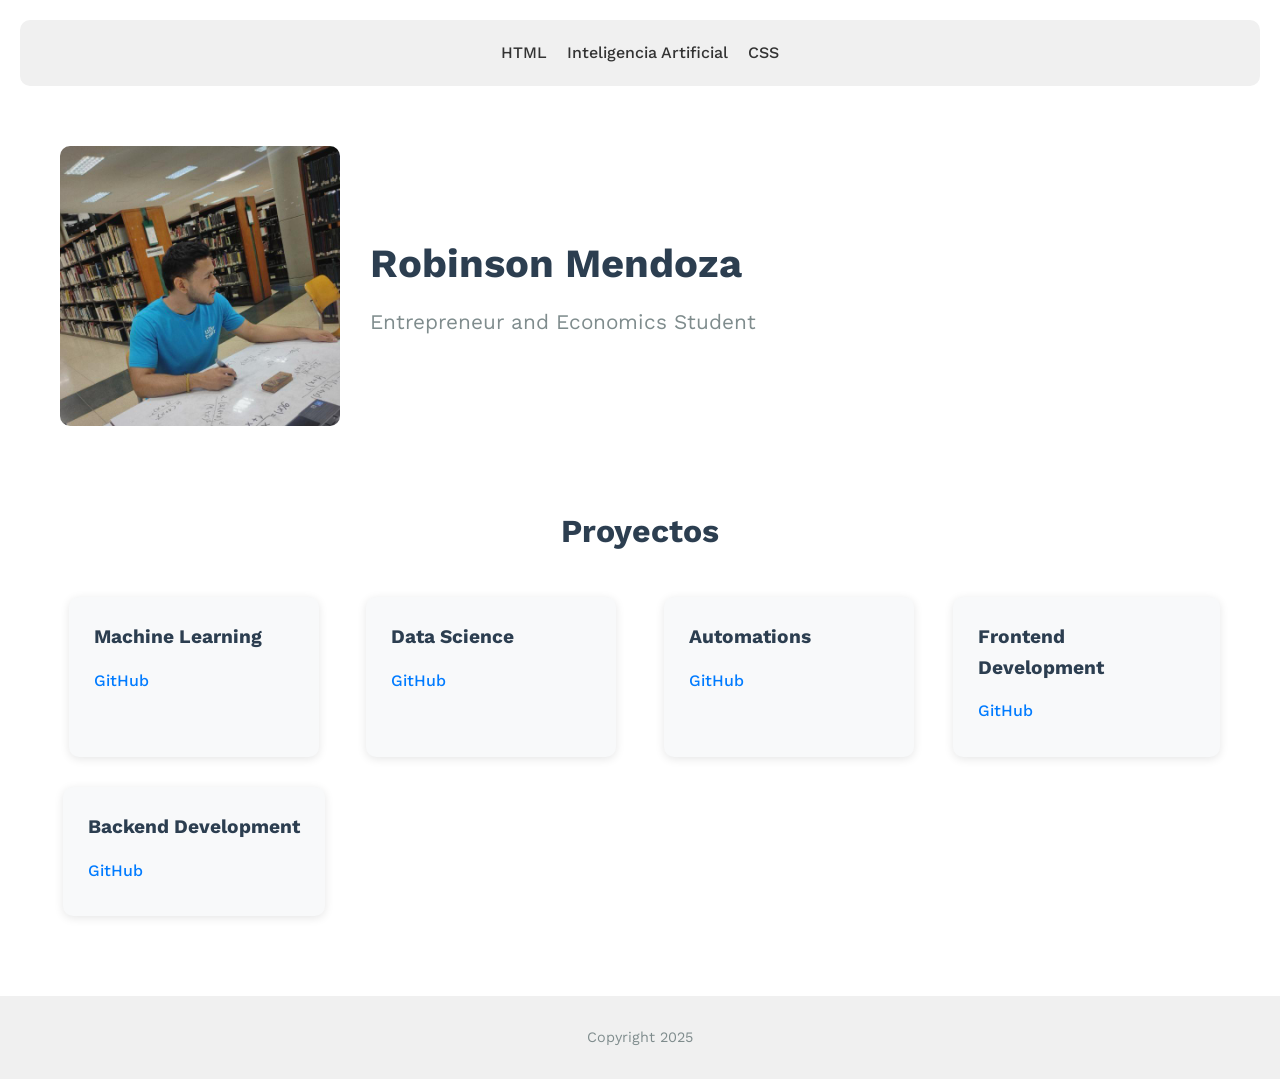
==== index.html @ 59a7fdcc "Add initial project structure with HTML, CSS, and README files - Created .gitignore to exclude Tasks" ====
<!DOCTYPE html>
<html lang="en">
<head>
    <meta charset="UTF-8">
    <meta name="viewport" content="width=device-width, initial-scale=1.0">
    <title>Robinson Mendoza - Portfolio</title>
    <link rel="stylesheet" href="assets/css/style.css">
</head>
<body>
    <header>
        <nav class="navigation">
            <a href="posts/html_posts/index_html.html">HTML</a>
            <a href="posts/ai_posts/index_ai.html">Inteligencia Artificial</a>
            <a href="posts/css_posts/index_css.html">CSS</a>
        </nav>
    </header>
    
    <main>
        <section class="hero">
            <img src="assets/img/WhatsApp Image 2025-08-03 at 11.08.28 PM.jpeg" alt="Robinson Mendoza profile picture" class="hero__image">
            <div class="hero__content">
                <h1>Robinson Mendoza</h1>
                <h2>Entrepreneur and Economics Student</h2>
            </div>
        </section>
        
        <section class="projects">
            <h2>Proyectos</h2>
            <div class="projects__grid">
                <article class="project">
                    <h3>Machine Learning</h3>
                    <ul>
                        <li><a href="https://github.com/robmdz">GitHub</a></li>
                    </ul>
                </article>
                
                <article class="project">
                    <h3>Data Science</h3>
                    <ul>
                        <li><a href="https://github.com/robmdz">GitHub</a></li>
                    </ul>
                </article>
                
                <article class="project">
                    <h3>Automations</h3>
                    <ul>
                        <li><a href="https://github.com/robmdz">GitHub</a></li>
                    </ul>
                </article>
                
                <article class="project">
                    <h3>Frontend Development</h3>
                    <ul>
                        <li><a href="https://github.com/robmdz">GitHub</a></li>
                    </ul>
                </article>
                
                <article class="project">
                    <h3>Backend Development</h3>
                    <ul>
                        <li><a href="https://github.com/robmdz">GitHub</a></li>
                    </ul>
                </article>
            </div>
        </section>
    </main>
    
    <footer>
        <p>Copyright 2025</p>
    </footer>
</body>
</html>
---- assets/css/style.css ----
@import url('https://fonts.googleapis.com/css2?family=Roboto:ital,wght@0,100..900;1,100..900&family=Work+Sans:ital,wght@0,100..900;1,100..900&display=swap');

* {
    font-family: 'Work Sans', sans-serif;
    margin: 0;
    padding: 0;
    box-sizing: border-box;
}

body {
    line-height: 1.6;
    color: #333;
}

/* Navigation */
.navigation {
    display: flex;
    flex-direction: row;
    align-items: center;
    justify-content: center;
    gap: 20px;
    background-color: #f0f0f0;
    padding: 20px;
    margin: 20px;
    border-radius: 10px;
}

.navigation a {
    text-decoration: none;
    color: #333;
    font-weight: 500;
    transition: color 0.3s ease;
}

.navigation a:hover {
    color: #007bff;
}

/* Hero Section */
.hero {
    display: flex;
    flex-direction: row;
    align-items: center;
    gap: 30px;
    padding: 40px 20px;
    max-width: 1200px;
    margin: 0 auto;
}

.hero__image {
    width: 280px;
    height: 280px;
    border-radius: 10px;
    object-fit: cover;
}

.hero__content {
    display: flex;
    flex-direction: column;
    gap: 10px;
}

.hero__content h1 {
    font-size: 2.5rem;
    font-weight: 700;
    color: #2c3e50;
}

.hero__content h2 {
    font-size: 1.3rem;
    font-weight: 400;
    color: #7f8c8d;
}

/* Projects Section */
.projects {
    padding: 40px 20px;
    max-width: 1200px;
    margin: 0 auto;
}

.projects h2 {
    text-align: center;
    font-size: 2rem;
    margin-bottom: 40px;
    color: #2c3e50;
}

.projects__grid {
    display: grid;
    grid-template-columns: repeat(auto-fit, minmax(250px, 1fr));
    gap: 30px;
    justify-items: center;
}

.project {
    background-color: #f8f9fa;
    padding: 25px;
    border-radius: 10px;
    box-shadow: 0 2px 10px rgba(0, 0, 0, 0.1);
    transition: transform 0.3s ease, box-shadow 0.3s ease;
    min-width: 250px;
}

.project:hover {
    transform: translateY(-5px);
    box-shadow: 0 5px 20px rgba(0, 0, 0, 0.15);
}

.project h3 {
    font-size: 1.2rem;
    margin-bottom: 15px;
    color: #2c3e50;
}

.project ul {
    list-style: none;
}

.project li {
    margin-bottom: 8px;
}

.project a {
    text-decoration: none;
    color: #007bff;
    font-weight: 500;
    transition: color 0.3s ease;
}

.project a:hover {
    color: #0056b3;
    text-decoration: underline;
}

/* Footer */
footer {
    text-align: center;
    padding: 30px 20px;
    background-color: #f0f0f0;
    margin-top: 40px;
}

footer p {
    color: #7f8c8d;
    font-size: 0.9rem;
}

/* Responsive Design */
@media (max-width: 768px) {
    .hero {
        flex-direction: column;
        text-align: center;
        gap: 20px;
    }
    
    .hero__image {
        width: 200px;
        height: 200px;
    }
    
    .hero__content h1 {
        font-size: 2rem;
    }
    
    .hero__content h2 {
        font-size: 1.1rem;
    }
    
    .projects__grid {
        grid-template-columns: 1fr;
        gap: 20px;
    }
    
    .project {
        min-width: auto;
        width: 100%;
    }
    
    .navigation {
        flex-direction: column;
        gap: 15px;
    }
}
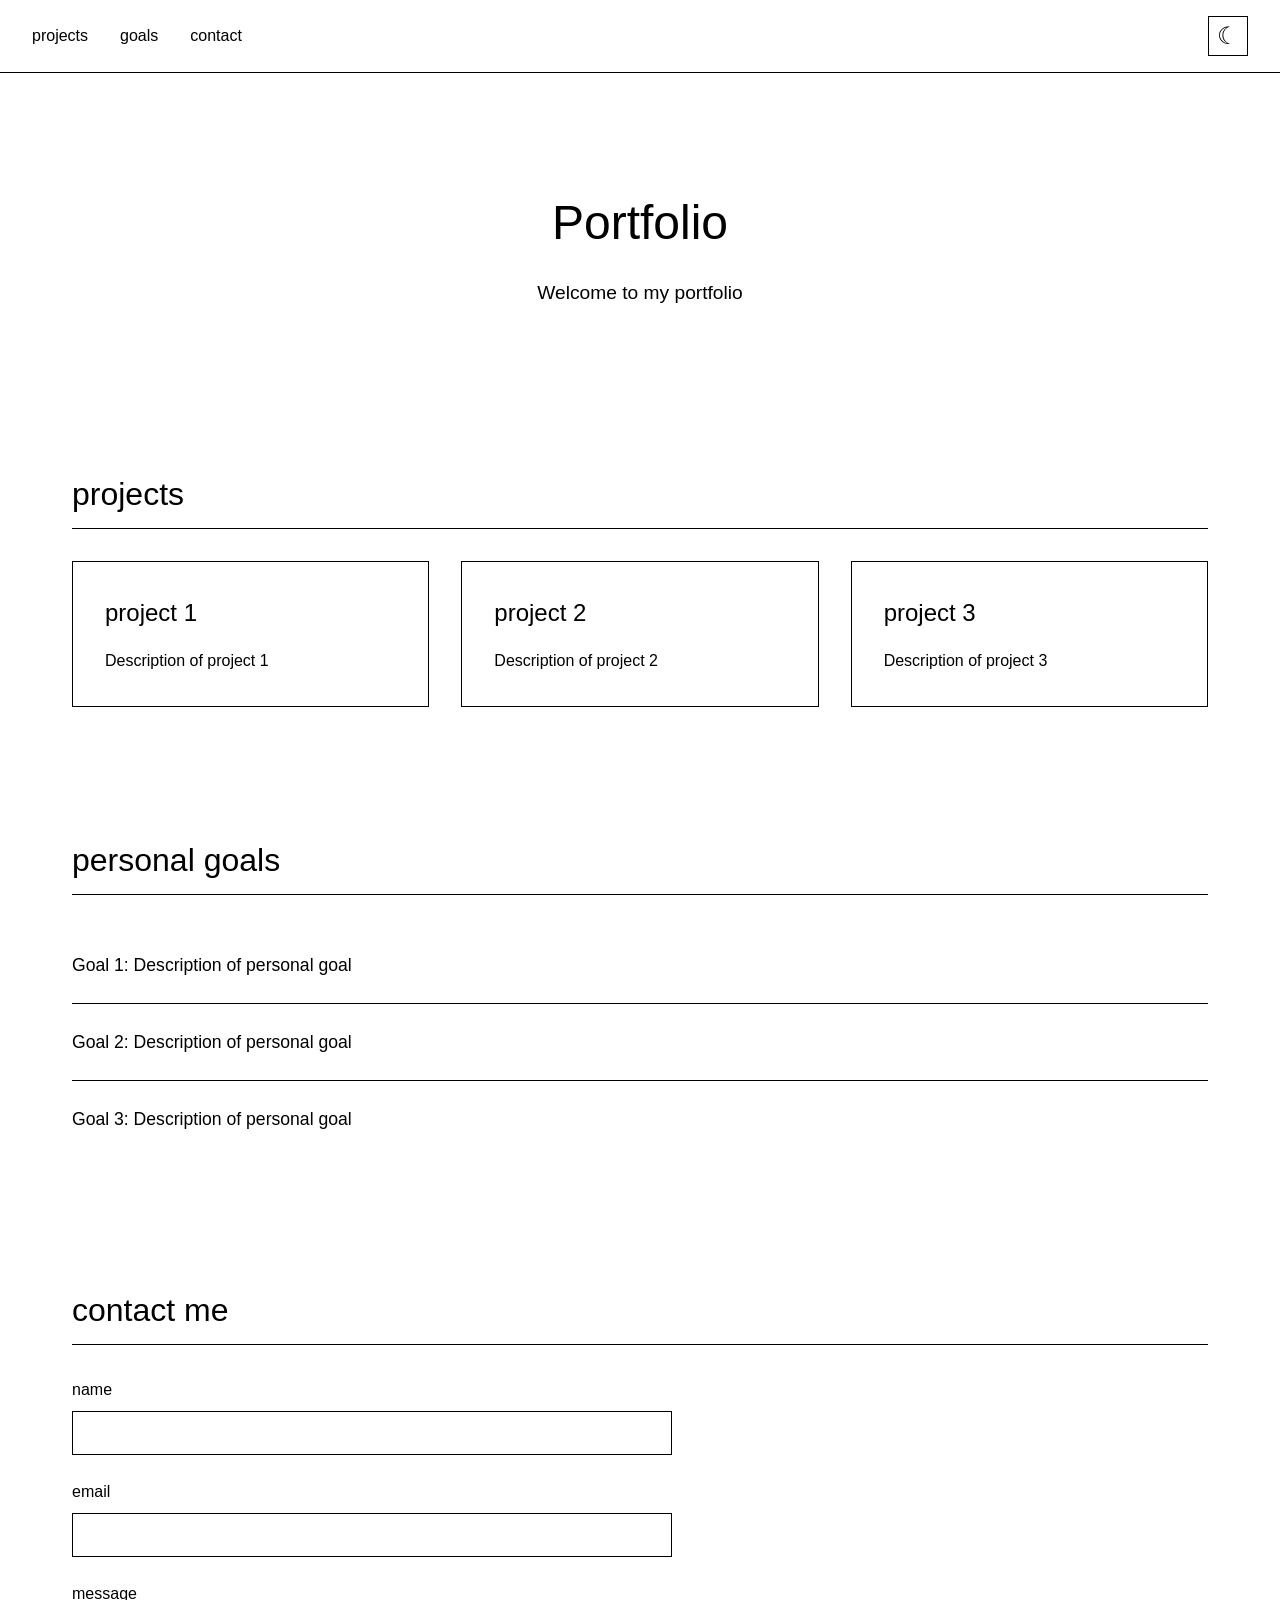
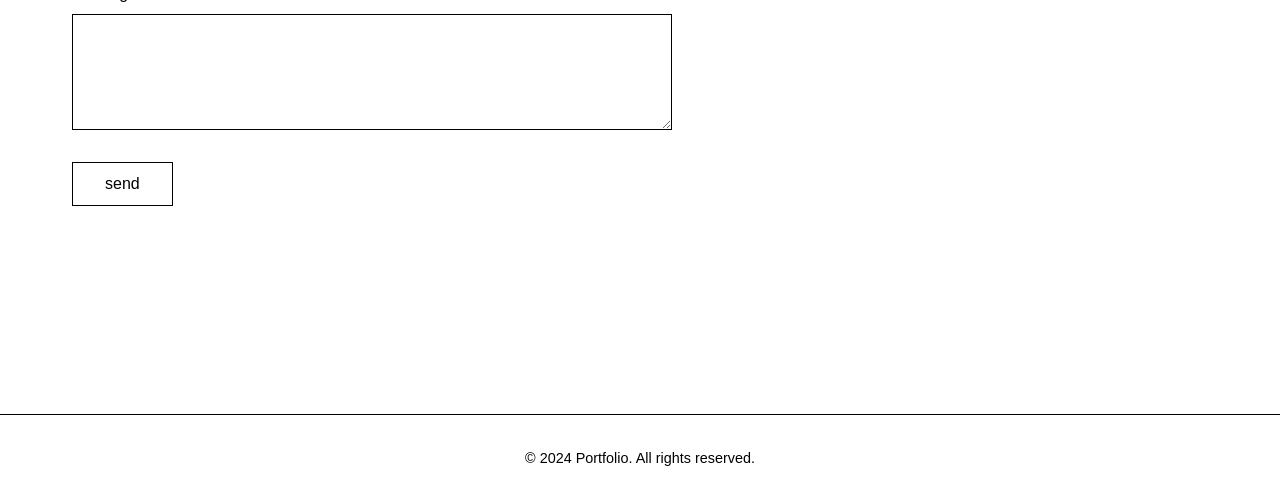
==== commit 9ff74064: "Initial commit: Add portfolio website structure with HTML, CSS, and JavaScript. Includes sections fo" ====
--- a/index.html
+++ b/index.html
@@ -3,70 +3,78 @@
 <head>
     <meta charset="UTF-8">
     <meta name="viewport" content="width=device-width, initial-scale=1.0">
-    <title>Robinson Mendoza - Portfolio</title>
-    <link rel="stylesheet" href="assets/css/style.css">
+    <title>Portfolio</title>
+    <link rel="stylesheet" href="style.css">
 </head>
 <body>
     <header>
-        <nav class="navigation">
-            <a href="posts/html_posts/index_html.html">HTML</a>
-            <a href="posts/ai_posts/index_ai.html">Inteligencia Artificial</a>
-            <a href="posts/css_posts/index_css.html">CSS</a>
+        <nav>
+            <ul>
+                <li><a href="#projects">Projects</a></li>
+                <li><a href="#goals">Goals</a></li>
+                <li><a href="#contact">Contact</a></li>
+            </ul>
         </nav>
+        <button id="theme-toggle" aria-label="Toggle dark/light mode">☀</button>
     </header>
-    
+
     <main>
-        <section class="hero">
-            <img src="assets/img/WhatsApp Image 2025-08-03 at 11.08.28 PM.jpeg" alt="Robinson Mendoza profile picture" class="hero__image">
-            <div class="hero__content">
-                <h1>Robinson Mendoza</h1>
-                <h2>Entrepreneur and Economics Student</h2>
+        <section id="hero">
+            <h1>Portfolio</h1>
+            <p>Welcome to my portfolio</p>
+        </section>
+
+        <section id="projects">
+            <h2>Projects</h2>
+            <div class="project-grid">
+                <div class="project-card">
+                    <h3>Project 1</h3>
+                    <p>Description of project 1</p>
+                </div>
+                <div class="project-card">
+                    <h3>Project 2</h3>
+                    <p>Description of project 2</p>
+                </div>
+                <div class="project-card">
+                    <h3>Project 3</h3>
+                    <p>Description of project 3</p>
+                </div>
             </div>
         </section>
-        
-        <section class="projects">
-            <h2>Proyectos</h2>
-            <div class="projects__grid">
-                <article class="project">
-                    <h3>Machine Learning</h3>
-                    <ul>
-                        <li><a href="https://github.com/robmdz">GitHub</a></li>
-                    </ul>
-                </article>
-                
-                <article class="project">
-                    <h3>Data Science</h3>
-                    <ul>
-                        <li><a href="https://github.com/robmdz">GitHub</a></li>
-                    </ul>
-                </article>
-                
-                <article class="project">
-                    <h3>Automations</h3>
-                    <ul>
-                        <li><a href="https://github.com/robmdz">GitHub</a></li>
-                    </ul>
-                </article>
-                
-                <article class="project">
-                    <h3>Frontend Development</h3>
-                    <ul>
-                        <li><a href="https://github.com/robmdz">GitHub</a></li>
-                    </ul>
-                </article>
-                
-                <article class="project">
-                    <h3>Backend Development</h3>
-                    <ul>
-                        <li><a href="https://github.com/robmdz">GitHub</a></li>
-                    </ul>
-                </article>
-            </div>
+
+        <section id="goals">
+            <h2>Personal Goals</h2>
+            <ul class="goals-list">
+                <li>Goal 1: Description of personal goal</li>
+                <li>Goal 2: Description of personal goal</li>
+                <li>Goal 3: Description of personal goal</li>
+            </ul>
+        </section>
+
+        <section id="contact">
+            <h2>Contact Me</h2>
+            <form id="contact-form">
+                <div class="form-group">
+                    <label for="name">Name</label>
+                    <input type="text" id="name" name="name" required>
+                </div>
+                <div class="form-group">
+                    <label for="email">Email</label>
+                    <input type="email" id="email" name="email" required>
+                </div>
+                <div class="form-group">
+                    <label for="message">Message</label>
+                    <textarea id="message" name="message" rows="5" required></textarea>
+                </div>
+                <button type="submit">Send</button>
+            </form>
         </section>
     </main>
-    
+
     <footer>
-        <p>Copyright 2025</p>
+        <p>&copy; 2024 Portfolio. All rights reserved.</p>
     </footer>
+
+    <script src="main.js"></script>
 </body>
 </html>
--- a/style.css
+++ b/style.css
@@ -0,0 +1,235 @@
+* {
+    margin: 0;
+    padding: 0;
+    box-sizing: border-box;
+}
+
+:root {
+    --bg-color: #ffffff;
+    --text-color: #000000;
+    --border-color: #000000;
+    --card-bg: #ffffff;
+}
+
+[data-theme="dark"] {
+    --bg-color: #000000;
+    --text-color: #ffffff;
+    --border-color: #ffffff;
+    --card-bg: #000000;
+}
+
+body {
+    font-family: -apple-system, BlinkMacSystemFont, 'Segoe UI', Roboto, Oxygen, Ubuntu, Cantarell, sans-serif;
+    background-color: var(--bg-color);
+    color: var(--text-color);
+    line-height: 1.6;
+    transition: background-color 0.3s ease, color 0.3s ease;
+}
+
+header {
+    display: flex;
+    justify-content: space-between;
+    align-items: center;
+    padding: 1rem 2rem;
+    border-bottom: 1px solid var(--border-color);
+    position: sticky;
+    top: 0;
+    background-color: var(--bg-color);
+    z-index: 100;
+}
+
+nav ul {
+    list-style-type: none;
+    display: flex;
+    gap: 2rem;
+}
+
+nav a {
+    color: var(--text-color);
+    text-decoration: none;
+    text-transform: lowercase;
+    transition: opacity 0.3s ease;
+}
+
+nav a:hover {
+    opacity: 0.7;
+}
+
+#theme-toggle {
+    background: var(--bg-color);
+    border: 1px solid var(--border-color);
+    color: var(--text-color);
+    font-size: 1.5rem;
+    width: 40px;
+    height: 40px;
+    cursor: pointer;
+    display: flex;
+    align-items: center;
+    justify-content: center;
+    transition: opacity 0.3s ease;
+}
+
+#theme-toggle:hover {
+    opacity: 0.7;
+}
+
+main {
+    max-width: 1200px;
+    margin: 0 auto;
+    padding: 3rem 2rem;
+}
+
+section {
+    margin-bottom: 4rem;
+    padding: 2rem 0;
+}
+
+#hero {
+    text-align: center;
+    padding: 4rem 0;
+}
+
+#hero h1 {
+    font-size: 3rem;
+    margin-bottom: 1rem;
+    font-weight: 300;
+}
+
+#hero p {
+    font-size: 1.2rem;
+}
+
+h2 {
+    font-size: 2rem;
+    margin-bottom: 2rem;
+    font-weight: 300;
+    text-transform: lowercase;
+    border-bottom: 1px solid var(--border-color);
+    padding-bottom: 0.5rem;
+}
+
+.project-grid {
+    display: grid;
+    grid-template-columns: repeat(auto-fit, minmax(300px, 1fr));
+    gap: 2rem;
+    margin-top: 2rem;
+}
+
+.project-card {
+    border: 1px solid var(--border-color);
+    padding: 2rem;
+    background-color: var(--card-bg);
+    transition: opacity 0.3s ease;
+}
+
+.project-card:hover {
+    opacity: 0.7;
+}
+
+.project-card h3 {
+    font-size: 1.5rem;
+    margin-bottom: 1rem;
+    font-weight: 400;
+    text-transform: lowercase;
+}
+
+.project-card p {
+    font-size: 1rem;
+}
+
+.goals-list {
+    list-style-type: none;
+    margin-top: 2rem;
+}
+
+.goals-list li {
+    padding: 1.5rem 0;
+    border-bottom: 1px solid var(--border-color);
+    font-size: 1.1rem;
+}
+
+.goals-list li:last-child {
+    border-bottom: none;
+}
+
+#contact-form {
+    max-width: 600px;
+    margin-top: 2rem;
+}
+
+.form-group {
+    margin-bottom: 1.5rem;
+}
+
+.form-group label {
+    display: block;
+    margin-bottom: 0.5rem;
+    text-transform: lowercase;
+    font-size: 1rem;
+}
+
+.form-group input,
+.form-group textarea {
+    width: 100%;
+    padding: 0.75rem;
+    border: 1px solid var(--border-color);
+    background-color: var(--bg-color);
+    color: var(--text-color);
+    font-family: inherit;
+    font-size: 1rem;
+}
+
+.form-group input:focus,
+.form-group textarea:focus {
+    outline: none;
+    border-width: 2px;
+}
+
+button[type="submit"] {
+    background-color: var(--bg-color);
+    color: var(--text-color);
+    border: 1px solid var(--border-color);
+    padding: 0.75rem 2rem;
+    font-size: 1rem;
+    cursor: pointer;
+    text-transform: lowercase;
+    transition: opacity 0.3s ease;
+}
+
+button[type="submit"]:hover {
+    opacity: 0.7;
+}
+
+footer {
+    text-align: center;
+    padding: 2rem;
+    border-top: 1px solid var(--border-color);
+    margin-top: 4rem;
+}
+
+footer p {
+    font-size: 0.9rem;
+}
+
+@media (max-width: 768px) {
+    header {
+        padding: 1rem;
+    }
+
+    nav ul {
+        gap: 1rem;
+        font-size: 0.9rem;
+    }
+
+    main {
+        padding: 2rem 1rem;
+    }
+
+    #hero h1 {
+        font-size: 2rem;
+    }
+
+    .project-grid {
+        grid-template-columns: 1fr;
+    }
+}
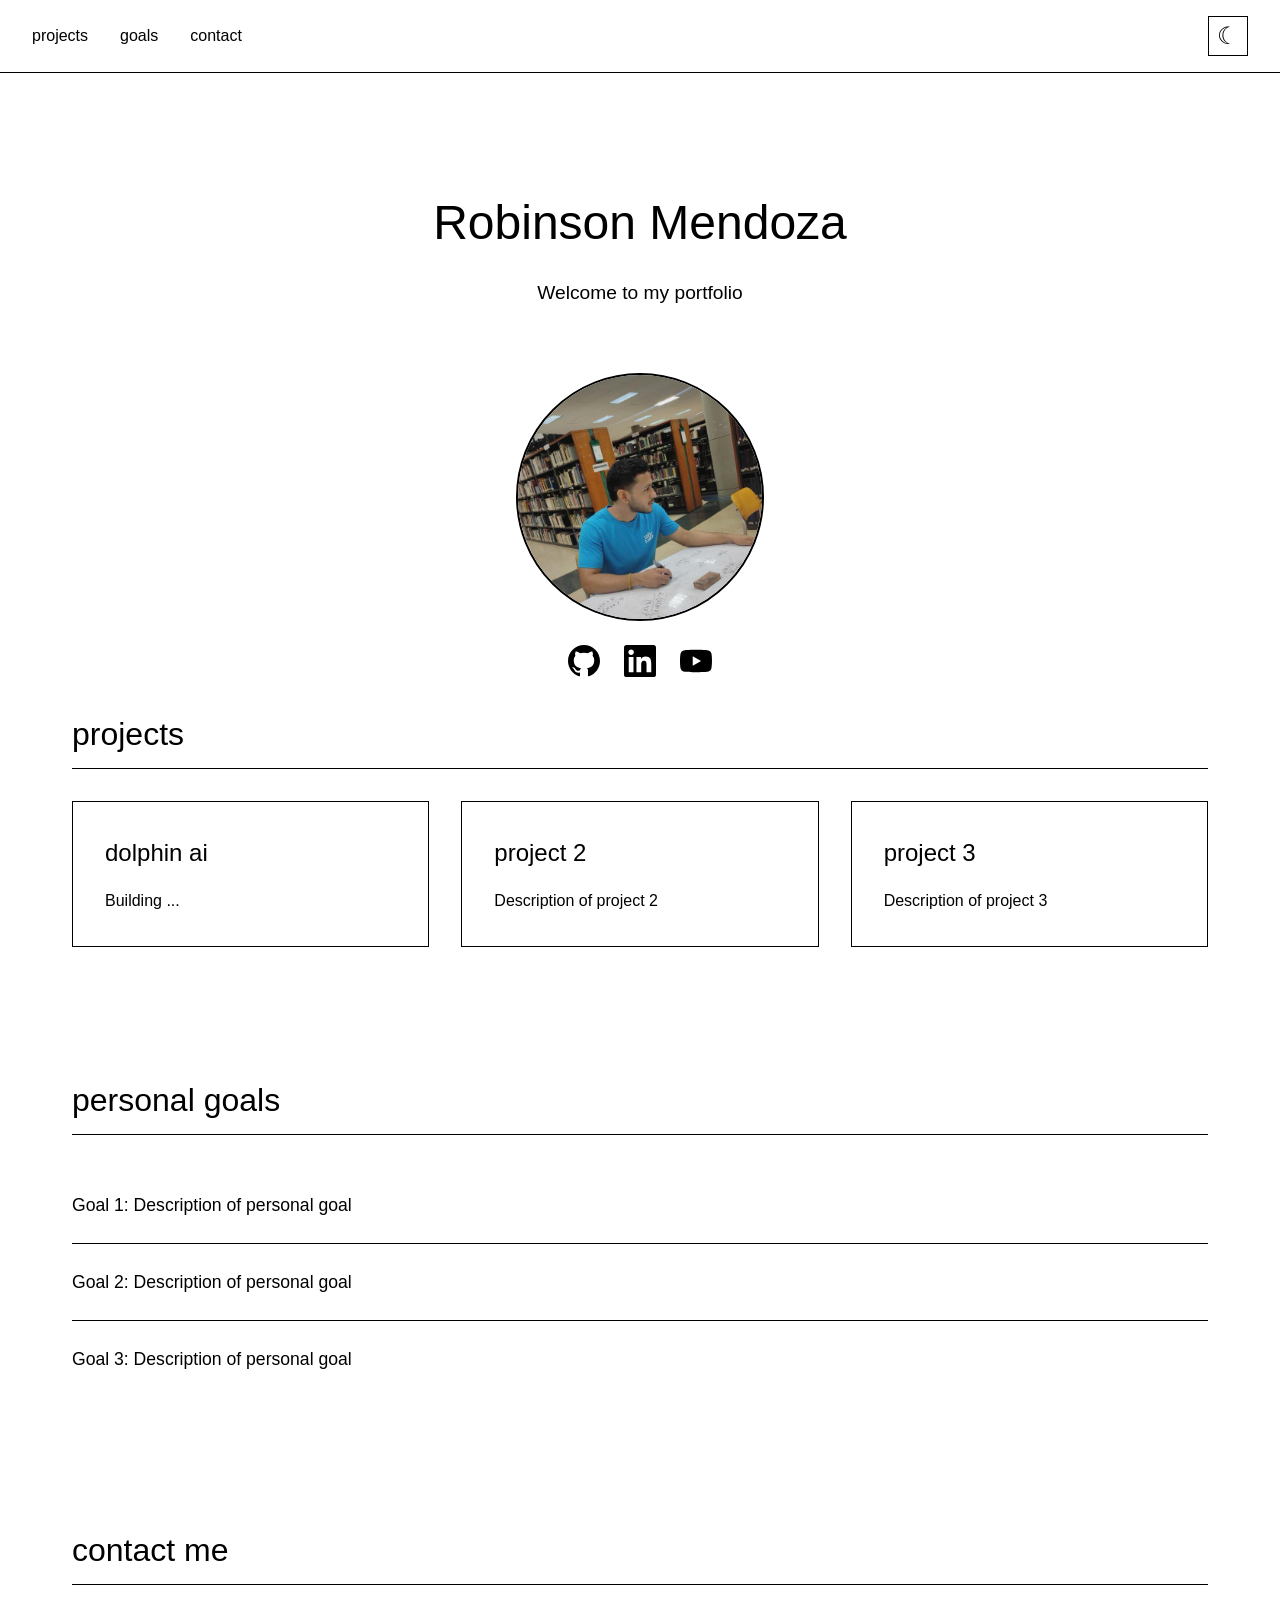
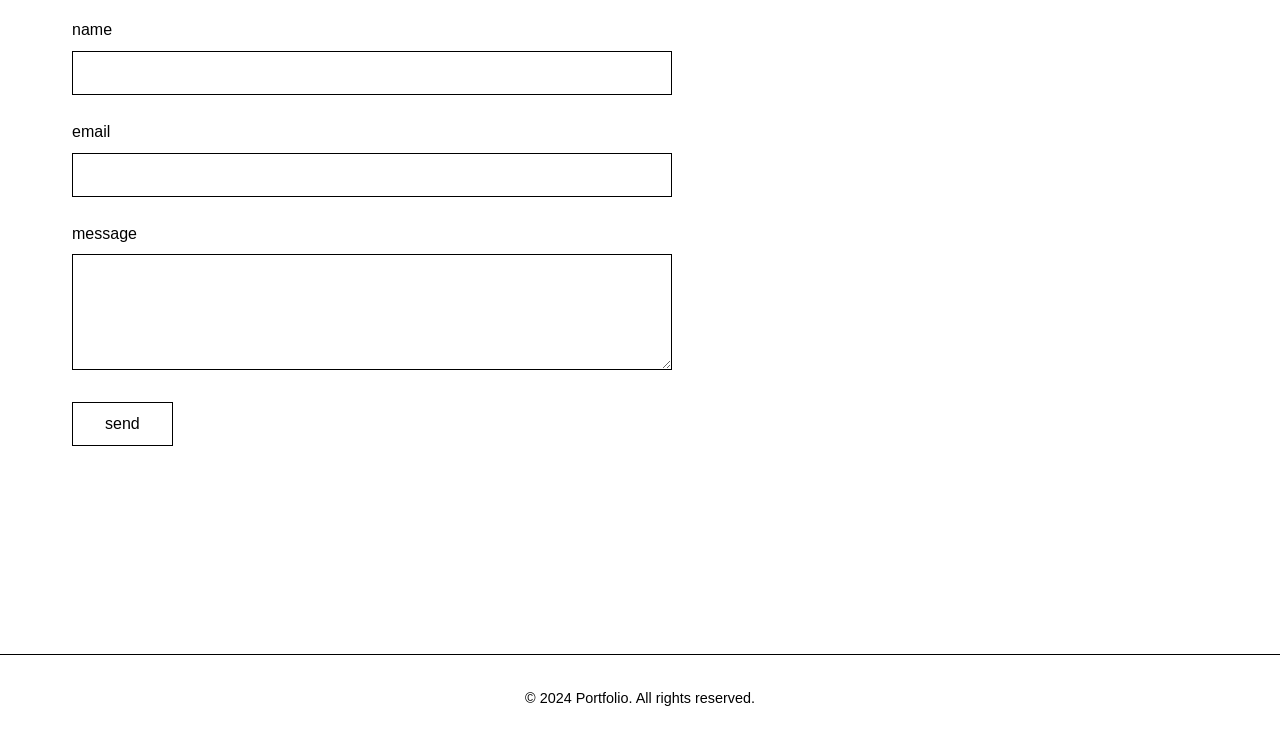
==== commit 9a2c8d06: "Update portfolio: Change header to "Robinson Mendoza", add profile section with photo and social med" ====
--- a/index.html
+++ b/index.html
@@ -20,16 +20,37 @@
 
     <main>
         <section id="hero">
-            <h1>Portfolio</h1>
+            <h1>Robinson Mendoza</h1>
             <p>Welcome to my portfolio</p>
         </section>
+        
+        <div class="profile-section">
+            <img src="Robinson Mendoza.jpeg" alt="Robinson Mendoza" class="profile-photo">
+            <div class="social-icons">
+                <a href="https://github.com/robmdz" target="_blank" aria-label="GitHub">
+                    <svg class="icon" viewBox="0 0 24 24" fill="currentColor">
+                        <path d="M12 0c-6.626 0-12 5.373-12 12 0 5.302 3.438 9.8 8.207 11.387.599.111.793-.261.793-.577v-2.234c-3.338.726-4.033-1.416-4.033-1.416-.546-1.387-1.333-1.756-1.333-1.756-1.089-.745.083-.729.083-.729 1.205.084 1.839 1.237 1.839 1.237 1.07 1.834 2.807 1.304 3.492.997.107-.775.418-1.305.762-1.604-2.665-.305-5.467-1.334-5.467-5.931 0-1.311.469-2.381 1.236-3.221-.124-.303-.535-1.524.117-3.176 0 0 1.008-.322 3.301 1.23.957-.266 1.983-.399 3.003-.404 1.02.005 2.047.138 3.006.404 2.291-1.552 3.297-1.23 3.297-1.23.653 1.653.242 2.874.118 3.176.77.84 1.235 1.911 1.235 3.221 0 4.609-2.807 5.624-5.479 5.921.43.372.823 1.102.823 2.222v3.293c0 .319.192.694.801.576 4.765-1.589 8.199-6.086 8.199-11.386 0-6.627-5.373-12-12-12z"/>
+                    </svg>
+                </a>
+                <a href="https://www.linkedin.com/in/robinsonmendoza-/" target="_blank" aria-label="LinkedIn">
+                    <svg class="icon" viewBox="0 0 24 24" fill="currentColor">
+                        <path d="M20.447 20.452h-3.554v-5.569c0-1.328-.027-3.037-1.852-3.037-1.853 0-2.136 1.445-2.136 2.939v5.667H9.351V9h3.414v1.561h.046c.477-.9 1.637-1.85 3.37-1.85 3.601 0 4.267 2.37 4.267 5.455v6.286zM5.337 7.433c-1.144 0-2.063-.926-2.063-2.065 0-1.138.92-2.063 2.063-2.063 1.14 0 2.064.925 2.064 2.063 0 1.139-.925 2.065-2.064 2.065zm1.782 13.019H3.555V9h3.564v11.452zM22.225 0H1.771C.792 0 0 .774 0 1.729v20.542C0 23.227.792 24 1.771 24h20.451C23.2 24 24 23.227 24 22.271V1.729C24 .774 23.2 0 22.222 0h.003z"/>
+                    </svg>
+                </a>
+                <a href="https://youtube.com" target="_blank" aria-label="YouTube">
+                    <svg class="icon" viewBox="0 0 24 24" fill="currentColor">
+                        <path d="M23.498 6.186a3.016 3.016 0 0 0-2.122-2.136C19.505 3.545 12 3.545 12 3.545s-7.505 0-9.377.505A3.017 3.017 0 0 0 .502 6.186C0 8.07 0 12 0 12s0 3.93.502 5.814a3.016 3.016 0 0 0 2.122 2.136c1.871.505 9.376.505 9.376.505s7.505 0 9.377-.505a3.015 3.015 0 0 0 2.122-2.136C24 15.93 24 12 24 12s0-3.93-.502-5.814zM9.545 15.568V8.432L15.818 12l-6.273 3.568z"/>
+                    </svg>
+                </a>
+            </div>
+        </div>
 
         <section id="projects">
             <h2>Projects</h2>
             <div class="project-grid">
                 <div class="project-card">
-                    <h3>Project 1</h3>
-                    <p>Description of project 1</p>
+                    <h3>Dolphin AI</h3>
+                    <p>Building ...</p>
                 </div>
                 <div class="project-card">
                     <h3>Project 2</h3>
--- a/style.css
+++ b/style.css
@@ -87,6 +87,7 @@
 #hero {
     text-align: center;
     padding: 4rem 0;
+    margin-bottom: 0px;
 }
 
 #hero h1 {
@@ -97,6 +98,44 @@
 
 #hero p {
     font-size: 1.2rem;
+}
+
+.profile-section {
+    display: flex;
+    flex-direction: column;
+    align-items: center;
+    gap: 1.5rem;
+}
+
+.profile-photo {
+    width: 248px;
+    height: 248px;
+    border-radius: 50%;
+    object-fit: cover;
+    border: 2px solid var(--border-color);
+}
+
+.social-icons {
+    display: flex;
+    gap: 1.5rem;
+    align-items: center;
+}
+
+.social-icons a {
+    color: var(--text-color);
+    transition: opacity 0.3s ease;
+    display: flex;
+    align-items: center;
+    justify-content: center;
+}
+
+.social-icons a:hover {
+    opacity: 0.7;
+}
+
+.social-icons .icon {
+    width: 32px;
+    height: 32px;
 }
 
 h2 {
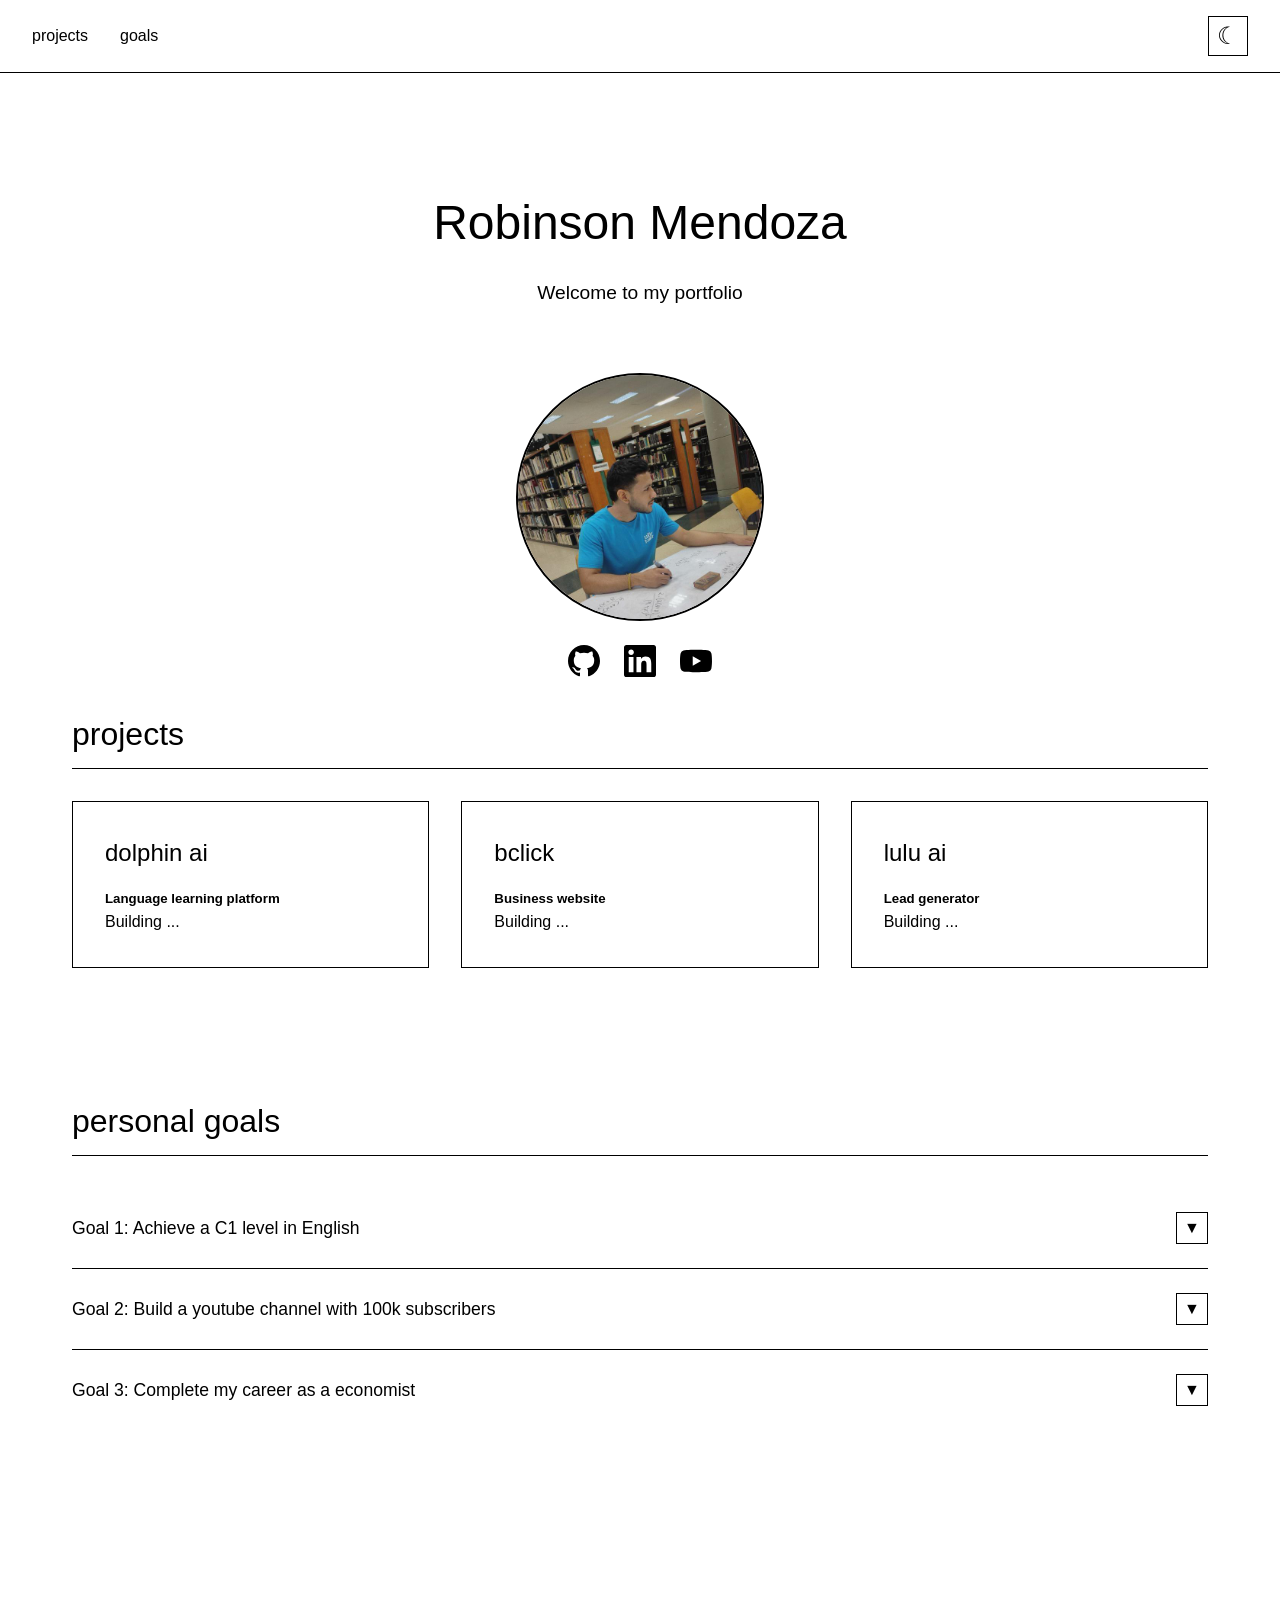
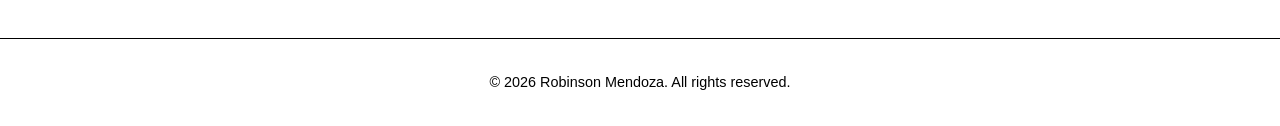
==== commit f1c5aeb7: "Refactor portfolio: Remove contact form, enhance personal goals section with progress tracking, and " ====
--- a/index.html
+++ b/index.html
@@ -12,7 +12,6 @@
             <ul>
                 <li><a href="#projects">Projects</a></li>
                 <li><a href="#goals">Goals</a></li>
-                <li><a href="#contact">Contact</a></li>
             </ul>
         </nav>
         <button id="theme-toggle" aria-label="Toggle dark/light mode">☀</button>
@@ -50,50 +49,85 @@
             <div class="project-grid">
                 <div class="project-card">
                     <h3>Dolphin AI</h3>
+                    <h5>Language learning platform</h5>
                     <p>Building ...</p>
                 </div>
                 <div class="project-card">
-                    <h3>Project 2</h3>
-                    <p>Description of project 2</p>
+                    <h3>Bclick</h3>
+                    <h5>Business website</h5>
+                    <p>Building ...</p>
                 </div>
                 <div class="project-card">
-                    <h3>Project 3</h3>
-                    <p>Description of project 3</p>
+                    <h3>Lulu AI</h3>
+                    <h5>Lead generator</h5>
+                    <p>Building ...</p>
                 </div>
             </div>
         </section>
 
         <section id="goals">
             <h2>Personal Goals</h2>
-            <ul class="goals-list">
-                <li>Goal 1: Description of personal goal</li>
-                <li>Goal 2: Description of personal goal</li>
-                <li>Goal 3: Description of personal goal</li>
-            </ul>
-        </section>
-
-        <section id="contact">
-            <h2>Contact Me</h2>
-            <form id="contact-form">
-                <div class="form-group">
-                    <label for="name">Name</label>
-                    <input type="text" id="name" name="name" required>
+            <div class="goals-container">
+                <div class="goal-item" data-goal="0">
+                    <div class="goal-header">
+                        <span class="goal-text">Goal 1: Achieve a C1 level in English</span>
+                        <button class="spoiler-button" aria-label="Toggle chart visibility">▼</button>
+                    </div>
+                    <div class="chart-container" style="display: none;">
+                        <div class="bar-chart">
+                            <div class="bar-fill" style="width: 65%;" data-progress="65"></div>
+                        </div>
+                        <div class="chart-controls">
+                            <div class="chart-label">Progress: <span class="progress-value">65</span>%</div>
+                            <div class="progress-buttons">
+                                <button class="progress-btn decrease-btn" aria-label="Decrease progress">−</button>
+                                <button class="progress-btn increase-btn" aria-label="Increase progress">+</button>
+                            </div>
+                        </div>
+                    </div>
                 </div>
-                <div class="form-group">
-                    <label for="email">Email</label>
-                    <input type="email" id="email" name="email" required>
+                <div class="goal-item" data-goal="1">
+                    <div class="goal-header">
+                        <span class="goal-text">Goal 2: Build a youtube channel with 100k subscribers</span>
+                        <button class="spoiler-button" aria-label="Toggle chart visibility">▼</button>
+                    </div>
+                    <div class="chart-container" style="display: none;">
+                        <div class="bar-chart">
+                            <div class="bar-fill" style="width: 12%;" data-progress="12"></div>
+                        </div>
+                        <div class="chart-controls">
+                            <div class="chart-label">Progress: <span class="progress-value">12</span>%</div>
+                            <div class="progress-buttons">
+                                <button class="progress-btn decrease-btn" aria-label="Decrease progress">−</button>
+                                <button class="progress-btn increase-btn" aria-label="Increase progress">+</button>
+                            </div>
+                        </div>
+                    </div>
                 </div>
-                <div class="form-group">
-                    <label for="message">Message</label>
-                    <textarea id="message" name="message" rows="5" required></textarea>
+                <div class="goal-item" data-goal="2">
+                    <div class="goal-header">
+                        <span class="goal-text">Goal 3: Complete my career as a economist</span>
+                        <button class="spoiler-button" aria-label="Toggle chart visibility">▼</button>
+                    </div>
+                    <div class="chart-container" style="display: none;">
+                        <div class="bar-chart">
+                            <div class="bar-fill" style="width: 80%;" data-progress="80"></div>
+                        </div>
+                        <div class="chart-controls">
+                            <div class="chart-label">Progress: <span class="progress-value">80</span>%</div>
+                            <div class="progress-buttons">
+                                <button class="progress-btn decrease-btn" aria-label="Decrease progress">−</button>
+                                <button class="progress-btn increase-btn" aria-label="Increase progress">+</button>
+                            </div>
+                        </div>
+                    </div>
                 </div>
-                <button type="submit">Send</button>
-            </form>
+            </div>
         </section>
     </main>
 
     <footer>
-        <p>&copy; 2024 Portfolio. All rights reserved.</p>
+        <p>&copy; 2026 Robinson Mendoza. All rights reserved.</p>
     </footer>
 
     <script src="main.js"></script>
--- a/style.css
+++ b/style.css
@@ -176,67 +176,138 @@
     font-size: 1rem;
 }
 
-.goals-list {
-    list-style-type: none;
+.goals-container {
     margin-top: 2rem;
 }
 
-.goals-list li {
+.goal-item {
     padding: 1.5rem 0;
     border-bottom: 1px solid var(--border-color);
+}
+
+.goal-item:last-child {
+    border-bottom: none;
+}
+
+.goal-header {
+    display: flex;
+    justify-content: space-between;
+    align-items: center;
+    gap: 1rem;
+}
+
+.goal-text {
     font-size: 1.1rem;
-}
-
-.goals-list li:last-child {
-    border-bottom: none;
-}
-
-#contact-form {
-    max-width: 600px;
-    margin-top: 2rem;
-}
-
-.form-group {
-    margin-bottom: 1.5rem;
-}
-
-.form-group label {
-    display: block;
-    margin-bottom: 0.5rem;
-    text-transform: lowercase;
+    flex: 1;
+}
+
+.spoiler-button {
+    background: var(--bg-color);
+    border: 1px solid var(--border-color);
+    color: var(--text-color);
     font-size: 1rem;
-}
-
-.form-group input,
-.form-group textarea {
+    width: 32px;
+    height: 32px;
+    cursor: pointer;
+    display: flex;
+    align-items: center;
+    justify-content: center;
+    transition: opacity 0.3s ease, transform 0.3s ease;
+    flex-shrink: 0;
+}
+
+.spoiler-button:hover {
+    opacity: 0.7;
+}
+
+.spoiler-button.active {
+    transform: rotate(180deg);
+}
+
+.chart-container {
+    margin-top: 1.5rem;
+    padding: 1rem 0;
+    animation: slideDown 0.3s ease;
+}
+
+@keyframes slideDown {
+    from {
+        opacity: 0;
+        transform: translateY(-10px);
+    }
+    to {
+        opacity: 1;
+        transform: translateY(0);
+    }
+}
+
+.bar-chart {
     width: 100%;
-    padding: 0.75rem;
-    border: 1px solid var(--border-color);
+    height: 30px;
     background-color: var(--bg-color);
-    color: var(--text-color);
-    font-family: inherit;
-    font-size: 1rem;
-}
-
-.form-group input:focus,
-.form-group textarea:focus {
-    outline: none;
-    border-width: 2px;
-}
-
-button[type="submit"] {
-    background-color: var(--bg-color);
-    color: var(--text-color);
-    border: 1px solid var(--border-color);
-    padding: 0.75rem 2rem;
-    font-size: 1rem;
+    border: 1px solid var(--border-color);
+    position: relative;
+    overflow: hidden;
+}
+
+.bar-fill {
+    height: 100%;
+    background-color: var(--text-color);
+    transition: width 0.8s ease;
+    display: flex;
+    align-items: center;
+    justify-content: flex-end;
+    padding-right: 0.5rem;
+    color: var(--bg-color);
+    font-size: 0.85rem;
+    font-weight: 500;
+}
+
+.chart-controls {
+    margin-top: 0.5rem;
+    display: flex;
+    justify-content: space-between;
+    align-items: center;
+    gap: 1rem;
+}
+
+.chart-label {
+    font-size: 0.9rem;
+    color: var(--text-color);
+    opacity: 0.8;
+}
+
+.progress-buttons {
+    display: flex;
+    gap: 0.5rem;
+}
+
+.progress-btn {
+    background: var(--bg-color);
+    border: 1px solid var(--border-color);
+    color: var(--text-color);
+    font-size: 1.2rem;
+    width: 36px;
+    height: 36px;
     cursor: pointer;
-    text-transform: lowercase;
-    transition: opacity 0.3s ease;
-}
-
-button[type="submit"]:hover {
-    opacity: 0.7;
+    display: flex;
+    align-items: center;
+    justify-content: center;
+    transition: opacity 0.3s ease;
+    font-weight: 300;
+}
+
+.progress-btn:hover {
+    opacity: 0.7;
+}
+
+.progress-btn:active {
+    transform: scale(0.95);
+}
+
+.progress-btn:disabled {
+    opacity: 0.3;
+    cursor: not-allowed;
 }
 
 footer {
